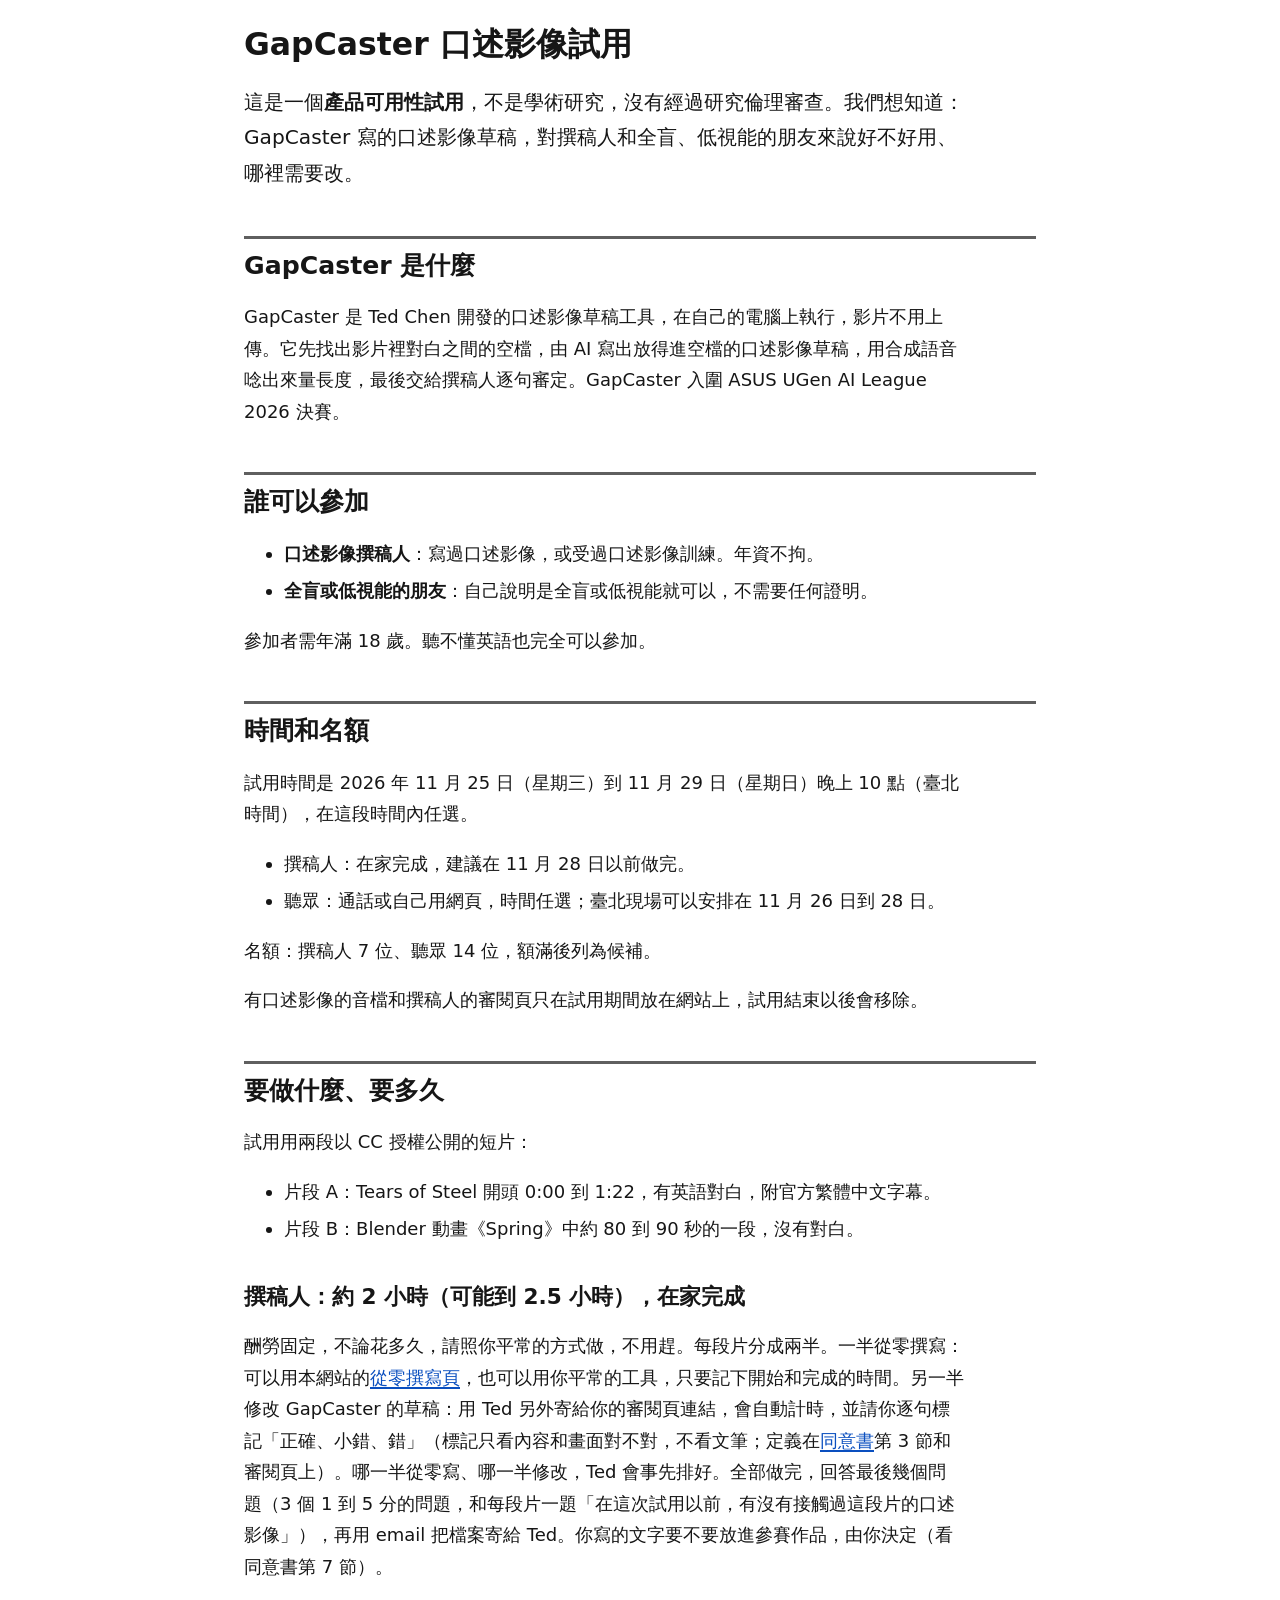
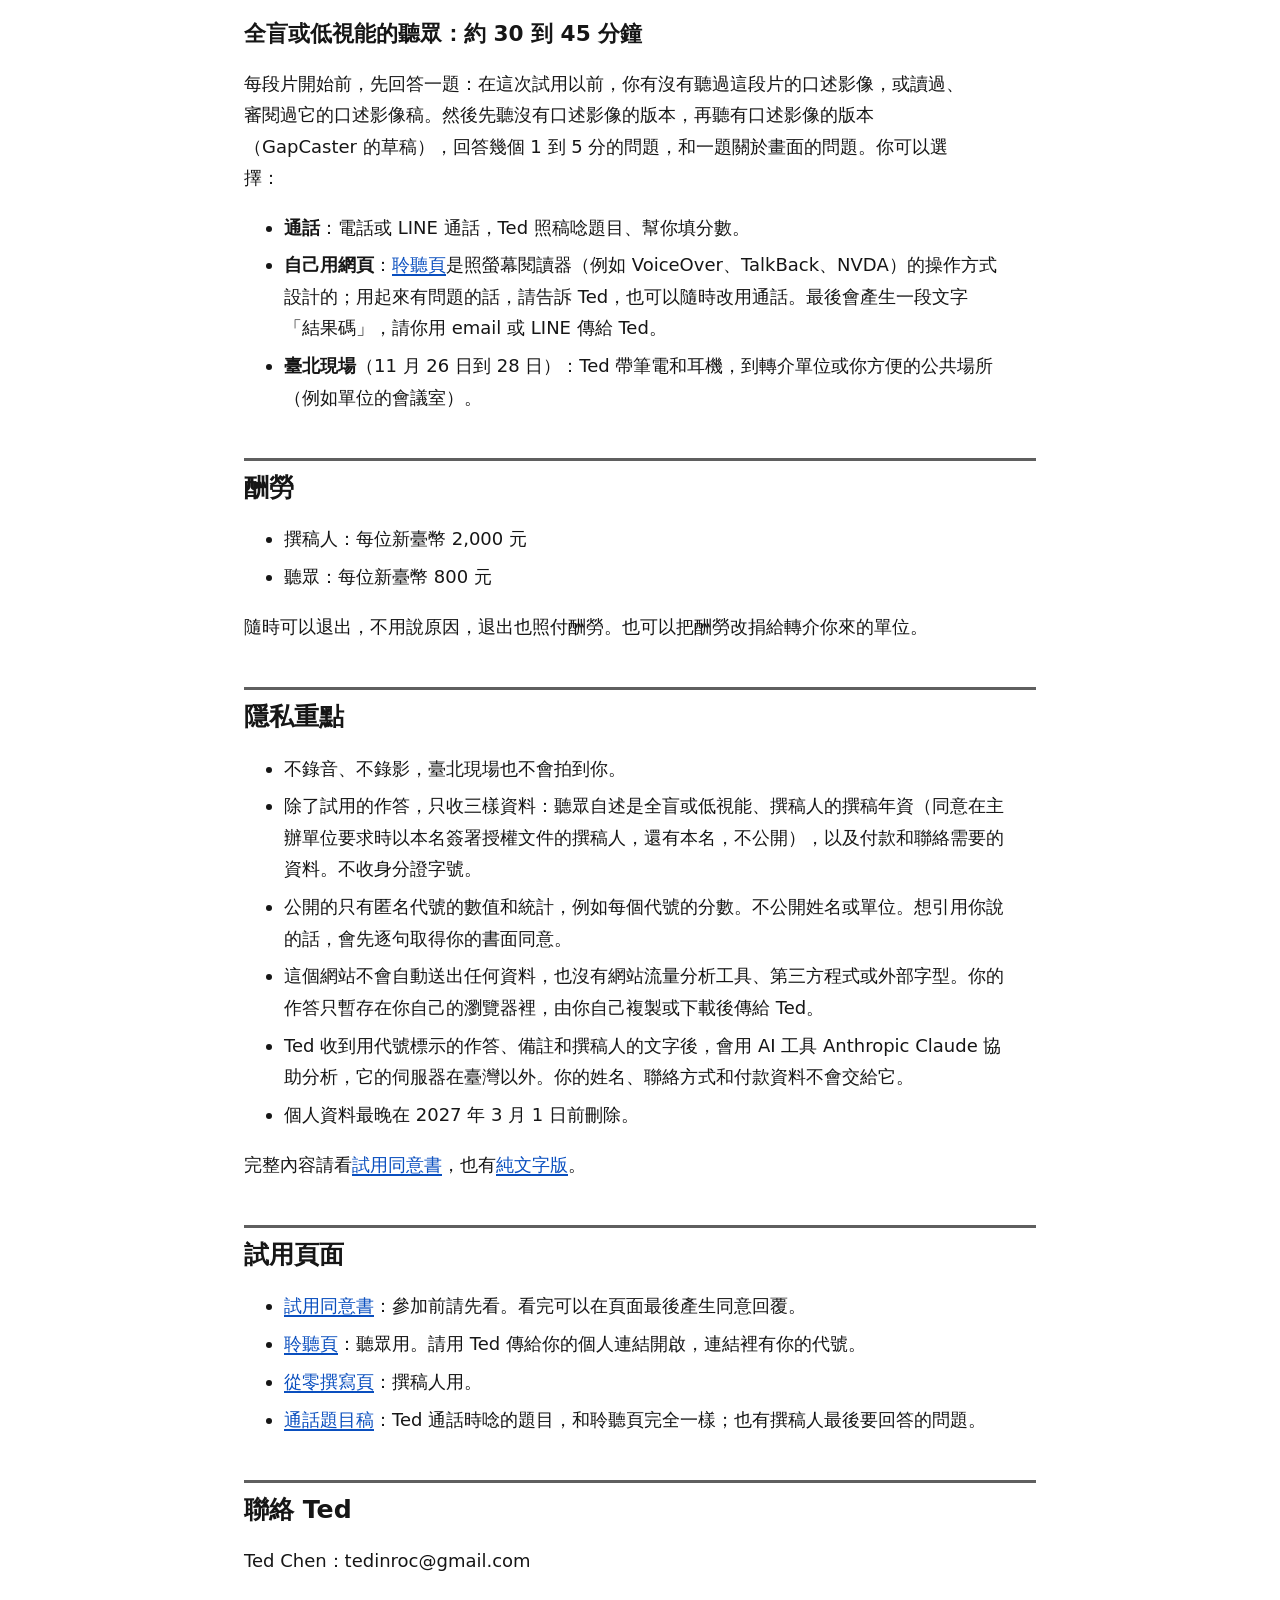
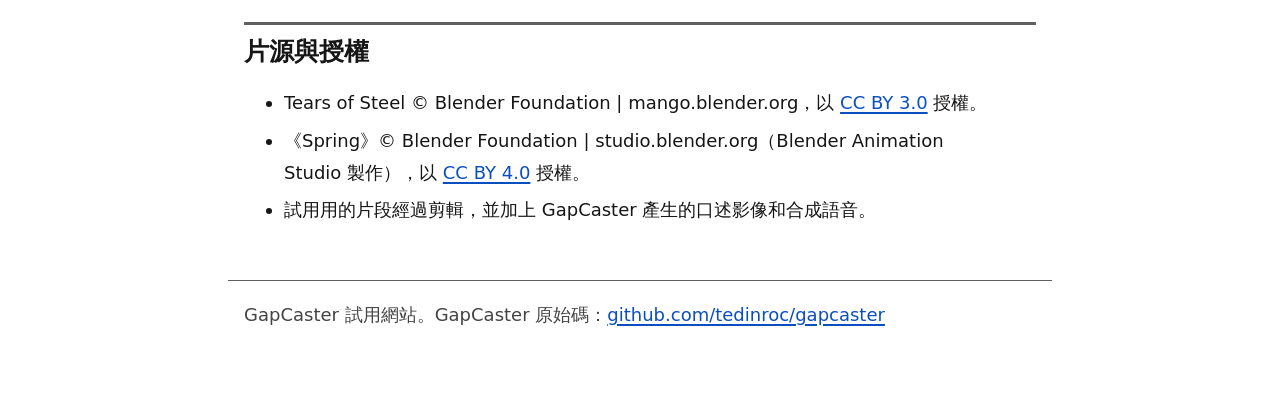
==== index.html @ 2f9c4f00 "GapCaster trial site: one round, 25-29 November 2026" ====
<!doctype html>
<html lang="zh-Hant-TW">
<head>
<meta charset="utf-8">
<meta name="viewport" content="width=device-width, initial-scale=1">
<meta http-equiv="Content-Security-Policy" content="default-src 'self'; script-src 'self'; style-src 'self'; media-src 'self'; img-src 'self'; connect-src 'none'; form-action 'none'; base-uri 'none'; object-src 'none'">
<meta name="robots" content="noindex, nofollow">
<meta name="referrer" content="no-referrer">
<meta name="color-scheme" content="light dark">
<title>GapCaster 口述影像試用</title>
<link rel="stylesheet" href="assets/site.css">
</head>
<body>
<a class="skip" href="#main">跳到主要內容</a>
<main id="main">
<h1>GapCaster 口述影像試用</h1>
<p class="lead">這是一個<strong>產品可用性試用</strong>，不是學術研究，沒有經過研究倫理審查。我們想知道：GapCaster 寫的口述影像草稿，對撰稿人和全盲、低視能的朋友來說好不好用、哪裡需要改。</p>

<h2>GapCaster 是什麼</h2>
<p>GapCaster 是 Ted Chen 開發的口述影像草稿工具，在自己的電腦上執行，影片不用上傳。它先找出影片裡對白之間的空檔，由 AI 寫出放得進空檔的口述影像草稿，用合成語音唸出來量長度，最後交給撰稿人逐句審定。GapCaster 入圍 ASUS UGen AI League 2026 決賽。</p>

<h2>誰可以參加</h2>
<ul>
<li><strong>口述影像撰稿人</strong>：寫過口述影像，或受過口述影像訓練。年資不拘。</li>
<li><strong>全盲或低視能的朋友</strong>：自己說明是全盲或低視能就可以，不需要任何證明。</li>
</ul>
<p>參加者需年滿 18 歲。聽不懂英語也完全可以參加。</p>

<h2>時間和名額</h2>
<p>試用時間是 2026 年 11 月 25 日（星期三）到 11 月 29 日（星期日）晚上 10 點（臺北時間），在這段時間內任選。</p>
<ul>
<li>撰稿人：在家完成，建議在 11 月 28 日以前做完。</li>
<li>聽眾：通話或自己用網頁，時間任選；臺北現場可以安排在 11 月 26 日到 28 日。</li>
</ul>
<p>名額：撰稿人 7 位、聽眾 14 位，額滿後列為候補。</p>
<p>有口述影像的音檔和撰稿人的審閱頁只在試用期間放在網站上，試用結束以後會移除。</p>

<h2>要做什麼、要多久</h2>
<p>試用用兩段以 CC 授權公開的短片：</p>
<ul>
<li>片段 A：<span lang="en">Tears of Steel</span> 開頭 0:00 到 1:22，有英語對白，附官方繁體中文字幕。</li>
<li>片段 B：Blender 動畫《Spring》中約 80 到 90 秒的一段，沒有對白。</li>
</ul>

<h3>撰稿人：約 2 小時（可能到 2.5 小時），在家完成</h3>
<p>酬勞固定，不論花多久，請照你平常的方式做，不用趕。每段片分成兩半。一半從零撰寫：可以用本網站的<a href="write.html">從零撰寫頁</a>，也可以用你平常的工具，只要記下開始和完成的時間。另一半修改 GapCaster 的草稿：用 Ted 另外寄給你的審閱頁連結，會自動計時，並請你逐句標記「正確、小錯、錯」（標記只看內容和畫面對不對，不看文筆；定義在<a href="consent.html">同意書</a>第 3 節和審閱頁上）。哪一半從零寫、哪一半修改，Ted 會事先排好。全部做完，回答最後幾個問題（3 個 1 到 5 分的問題，和每段片一題「在這次試用以前，有沒有接觸過這段片的口述影像」），再用 email 把檔案寄給 Ted。你寫的文字要不要放進參賽作品，由你決定（看同意書第 7 節）。</p>

<h3>全盲或低視能的聽眾：約 30 到 45 分鐘</h3>
<p>每段片開始前，先回答一題：在這次試用以前，你有沒有聽過這段片的口述影像，或讀過、審閱過它的口述影像稿。然後先聽沒有口述影像的版本，再聽有口述影像的版本（GapCaster 的草稿），回答幾個 1 到 5 分的問題，和一題關於畫面的問題。你可以選擇：</p>
<ul>
<li><strong>通話</strong>：電話或 LINE 通話，Ted 照稿唸題目、幫你填分數。</li>
<li><strong>自己用網頁</strong>：<a href="listen.html">聆聽頁</a>是照螢幕閱讀器（例如 VoiceOver、TalkBack、NVDA）的操作方式設計的；用起來有問題的話，請告訴 Ted，也可以隨時改用通話。最後會產生一段文字「結果碼」，請你用 email 或 LINE 傳給 Ted。</li>
<li><strong>臺北現場</strong>（11 月 26 日到 28 日）：Ted 帶筆電和耳機，到轉介單位或你方便的公共場所（例如單位的會議室）。</li>
</ul>

<h2>酬勞</h2>
<ul>
<li>撰稿人：每位新臺幣 2,000 元</li>
<li>聽眾：每位新臺幣 800 元</li>
</ul>
<p>隨時可以退出，不用說原因，退出也照付酬勞。也可以把酬勞改捐給轉介你來的單位。</p>

<h2>隱私重點</h2>
<ul>
<li>不錄音、不錄影，臺北現場也不會拍到你。</li>
<li>除了試用的作答，只收三樣資料：聽眾自述是全盲或低視能、撰稿人的撰稿年資（同意在主辦單位要求時以本名簽署授權文件的撰稿人，還有本名，不公開），以及付款和聯絡需要的資料。不收身分證字號。</li>
<li>公開的只有匿名代號的數值和統計，例如每個代號的分數。不公開姓名或單位。想引用你說的話，會先逐句取得你的書面同意。</li>
<li>這個網站不會自動送出任何資料，也沒有網站流量分析工具、第三方程式或外部字型。你的作答只暫存在你自己的瀏覽器裡，由你自己複製或下載後傳給 Ted。</li>
<li>Ted 收到用代號標示的作答、備註和撰稿人的文字後，會用 AI 工具 Anthropic Claude 協助分析，它的伺服器在臺灣以外。你的姓名、聯絡方式和付款資料不會交給它。</li>
<li>個人資料最晚在 2027 年 3 月 1 日前刪除。</li>
</ul>
<p>完整內容請看<a href="consent.html">試用同意書</a>，也有<a href="consent.md">純文字版</a>。</p>

<h2>試用頁面</h2>
<ul>
<li><a href="consent.html">試用同意書</a>：參加前請先看。看完可以在頁面最後產生同意回覆。</li>
<li><a href="listen.html">聆聽頁</a>：聽眾用。請用 Ted 傳給你的個人連結開啟，連結裡有你的代號。</li>
<li><a href="write.html">從零撰寫頁</a>：撰稿人用。</li>
<li><a href="questions.html">通話題目稿</a>：Ted 通話時唸的題目，和聆聽頁完全一樣；也有撰稿人最後要回答的問題。</li>
</ul>

<h2>聯絡 Ted</h2>
<p>Ted Chen：tedinroc@gmail.com</p>

<h2>片源與授權</h2>
<ul>
<li><span lang="en">Tears of Steel</span> © Blender Foundation | mango.blender.org，以 <a href="https://creativecommons.org/licenses/by/3.0/">CC BY 3.0</a> 授權。</li>
<li>《Spring》© Blender Foundation | studio.blender.org（Blender Animation Studio 製作），以 <a href="https://creativecommons.org/licenses/by/4.0/">CC BY 4.0</a> 授權。</li>
<li>試用用的片段經過剪輯，並加上 GapCaster 產生的口述影像和合成語音。</li>
</ul>
</main>
<footer class="site-footer">
<p>GapCaster 試用網站。GapCaster 原始碼：<a href="https://github.com/tedinroc/gapcaster">github.com/tedinroc/gapcaster</a></p>
</footer>
</body>
</html>
---- assets/site.css ----
/* GapCaster trial site. Plain, high-contrast, large targets. No external fonts. */
:root {
  color-scheme: light dark;
  --bg: #ffffff;
  --fg: #161616;
  --muted: #444444;
  --panel: #f2f3f5;
  --border: #5f5f5f;
  --accent: #0a4fbf;
  --accent-fg: #ffffff;
  --focus: #b34700;
  --ok: #0b6b2e;
  --warn-bg: #fff4d6;
  --warn-fg: #4d3500;
}
@media (prefers-color-scheme: dark) {
  :root {
    --bg: #121212;
    --fg: #f3f3f3;
    --muted: #cfcfcf;
    --panel: #1f2023;
    --border: #a0a0a0;
    --accent: #8db8ff;
    --accent-fg: #0d0d0d;
    --focus: #ffc04d;
    --ok: #7ee2a1;
    --warn-bg: #3a2f10;
    --warn-fg: #ffe7a8;
  }
}

[hidden] { display: none !important; }
html { font-size: 112.5%; -webkit-text-size-adjust: 100%; }
body {
  margin: 0;
  background: var(--bg);
  color: var(--fg);
  font-family: system-ui, -apple-system, "PingFang TC", "Noto Sans TC", "Microsoft JhengHei", sans-serif;
  line-height: 1.75;
}
main, .site-header, .site-footer {
  max-width: 44rem;
  margin: 0 auto;
  padding: 0 16px;
}
.site-header { padding-top: 1rem; }
.site-header a { font-weight: 700; }
.site-footer { margin-top: 3rem; padding-bottom: 3rem; color: var(--muted); border-top: 1px solid var(--border); }

h1 { font-size: 1.75rem; line-height: 1.35; margin: 1.25rem 0 1rem; }
h2 { font-size: 1.4rem; line-height: 1.4; margin: 2.5rem 0 .75rem; padding-top: .5rem; border-top: 3px solid var(--border); }
h3 { font-size: 1.2rem; line-height: 1.45; margin: 2rem 0 .5rem; }
h4 { font-size: 1.05rem; margin: 1.5rem 0 .5rem; }
p, li { max-width: 40rem; }
li + li { margin-top: .35rem; }

a { color: var(--accent); text-decoration-thickness: 2px; text-underline-offset: 3px; }
a:hover { text-decoration-thickness: 3px; }

:focus-visible { outline: 3px solid var(--focus); outline-offset: 3px; }

.skip { position: absolute; left: -10000px; top: auto; }
main[tabindex="-1"]:focus { outline: none; }
.skip:focus { left: 16px; top: 8px; z-index: 10; background: var(--bg); padding: .5rem 1rem; border: 3px solid var(--focus); }

.visually-hidden {
  position: absolute !important; width: 1px; height: 1px; overflow: hidden;
  clip: rect(0 0 0 0); clip-path: inset(50%); white-space: nowrap;
}

.lead { font-size: 1.12rem; }
.panel { background: var(--panel); border: 1px solid var(--border); border-radius: .5rem; padding: .75rem 1rem; margin: 1rem 0; }
.warn { background: var(--warn-bg); color: var(--warn-fg); border: 2px solid currentColor; border-radius: .5rem; padding: .75rem 1rem; margin: 1rem 0; }
.muted { color: var(--muted); }
.placeholder { font-weight: 700; }

/* Media */
audio { display: block; width: 100%; margin: .75rem 0 .25rem; }
video { display: block; width: 100%; max-height: 62vh; background: #000; margin: .75rem 0 .25rem; }
.fallback { font-size: .95rem; margin-top: .25rem; }

/* Questions */
fieldset {
  border: 2px solid var(--border);
  border-radius: .6rem;
  padding: .5rem 1rem 1rem;
  margin: 1.25rem 0;
  min-width: 0;
}
legend { font-weight: 700; padding: 0 .4rem; max-width: 100%; }
.opt {
  display: flex;
  align-items: center;
  gap: .8rem;
  min-height: 3rem;
  padding: .45rem .8rem;
  margin: .45rem 0;
  border: 2px solid var(--border);
  border-radius: .5rem;
  cursor: pointer;
}
.opt input { flex: none; width: 1.6rem; height: 1.6rem; margin: 0; accent-color: var(--accent); }
.opt:has(input:checked) { border-color: var(--accent); background: var(--panel); outline: 2px solid var(--accent); }
.opt:has(input:focus-visible) { outline: 3px solid var(--focus); outline-offset: 2px; }
.hint { color: var(--muted); font-size: .95rem; margin: .25rem 0 .5rem; }

label.block { display: block; font-weight: 700; margin: 1rem 0 .35rem; }
input[type="text"], textarea, select {
  font: inherit;
  color: var(--fg);
  background: var(--bg);
  border: 2px solid var(--border);
  border-radius: .5rem;
  padding: .55rem .7rem;
  width: 100%;
  box-sizing: border-box;
}
input[type="text"] { min-height: 3rem; }
textarea { min-height: 7rem; line-height: 1.6; }
textarea.code { font-family: ui-monospace, Menlo, Consolas, "PingFang TC", monospace; font-size: 1rem; }
textarea.writing { min-height: 22rem; font-variant-numeric: tabular-nums; }

/* Buttons */
.btn {
  font: inherit;
  font-weight: 700;
  min-height: 3rem;
  min-width: 3rem;
  padding: .55rem 1.2rem;
  margin: .35rem .5rem .35rem 0;
  border: 2px solid var(--accent);
  border-radius: .55rem;
  background: var(--accent);
  color: var(--accent-fg);
  cursor: pointer;
}
.btn.secondary { background: transparent; color: var(--accent); }
.btn[disabled] { opacity: .45; cursor: not-allowed; }
.btn-row { display: flex; flex-wrap: wrap; align-items: center; }

.status { font-weight: 700; color: var(--ok); min-height: 1.75em; }
.timer { font-size: 1.6rem; font-variant-numeric: tabular-nums; font-weight: 700; }
.kbd { font-family: ui-monospace, Menlo, Consolas, monospace; border: 1px solid var(--border); border-radius: .3rem; padding: 0 .3rem; }

table { border-collapse: collapse; width: 100%; margin: 1rem 0; }
th, td { border: 1px solid var(--border); padding: .4rem .6rem; text-align: left; vertical-align: top; }

blockquote { margin: 1rem 0; padding: .5rem 1rem; border-left: 4px solid var(--accent); background: var(--panel); }
code { font-family: ui-monospace, Menlo, Consolas, monospace; font-size: .95em; overflow-wrap: anywhere; }
pre { white-space: pre-wrap; background: var(--panel); border: 1px solid var(--border); border-radius: .5rem; padding: .75rem 1rem; }

@media (max-width: 30rem) {
  html { font-size: 106.25%; }
  h1 { font-size: 1.5rem; }
}
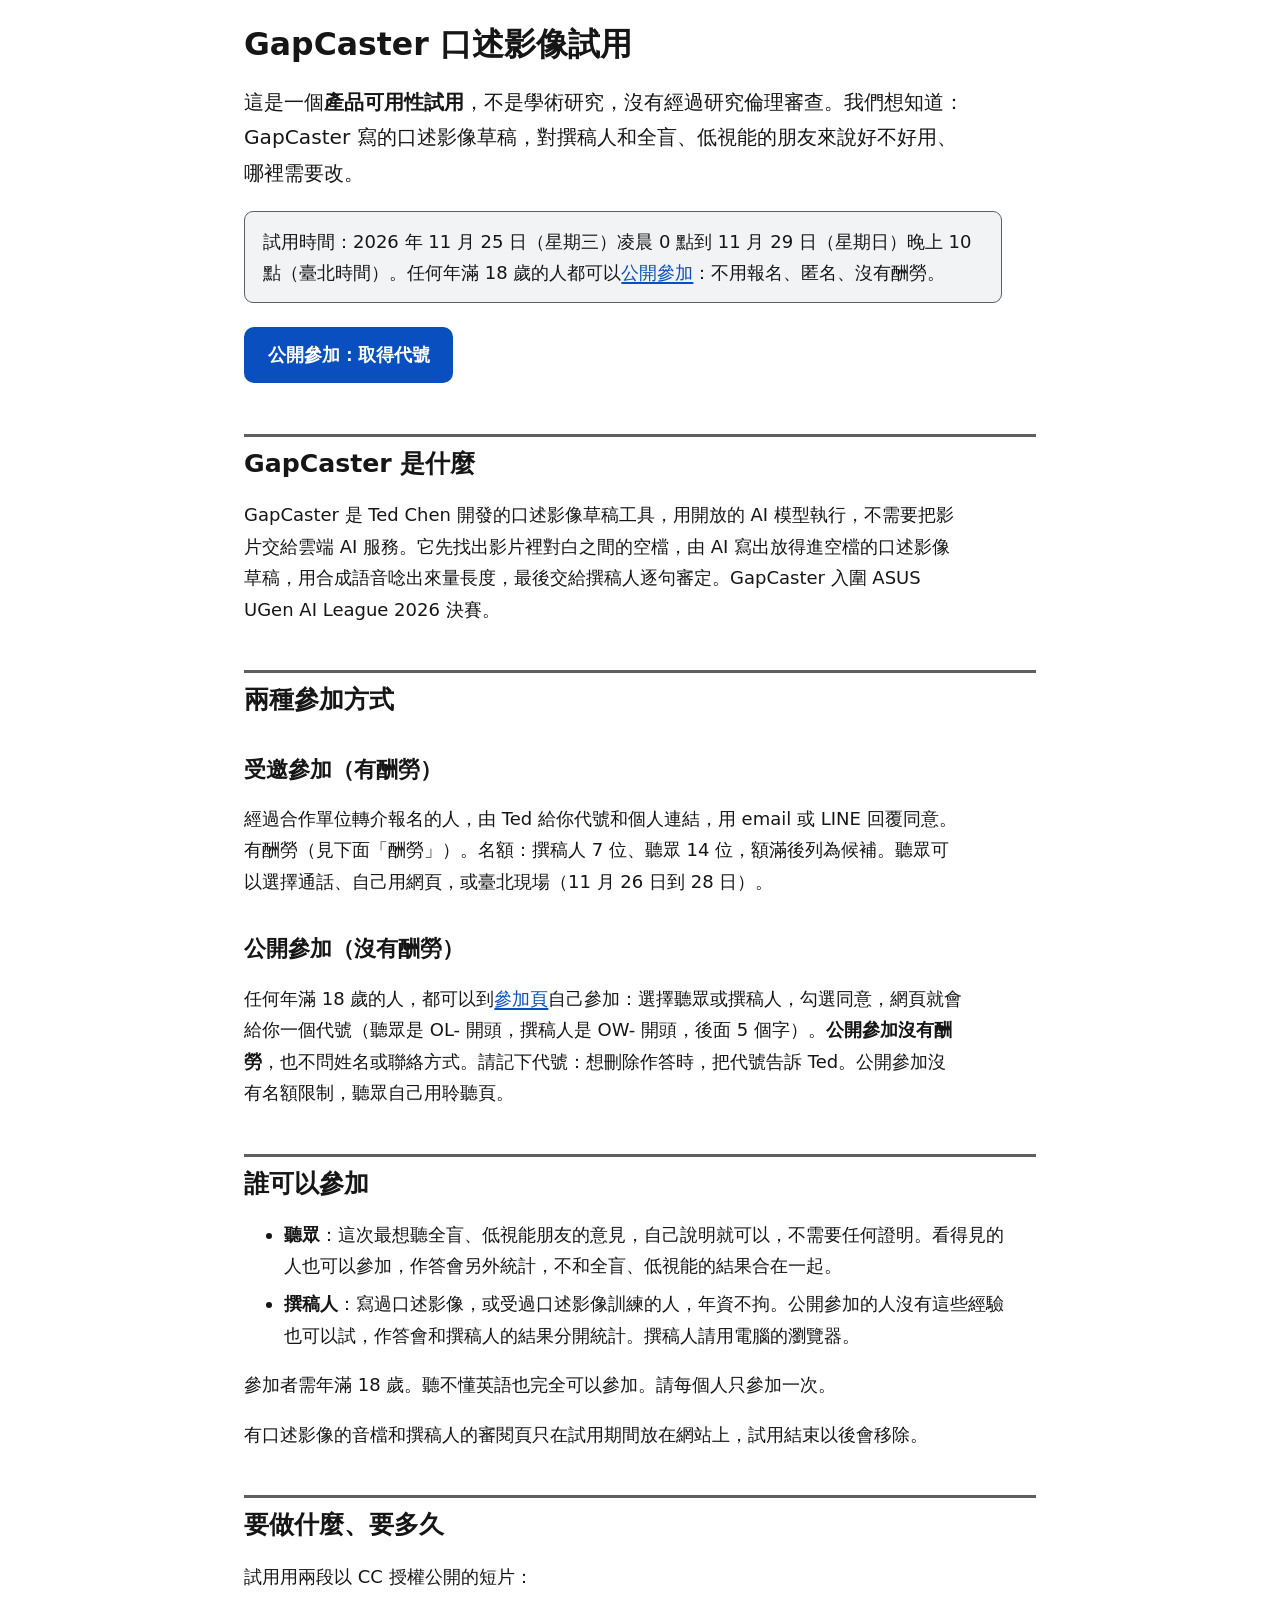
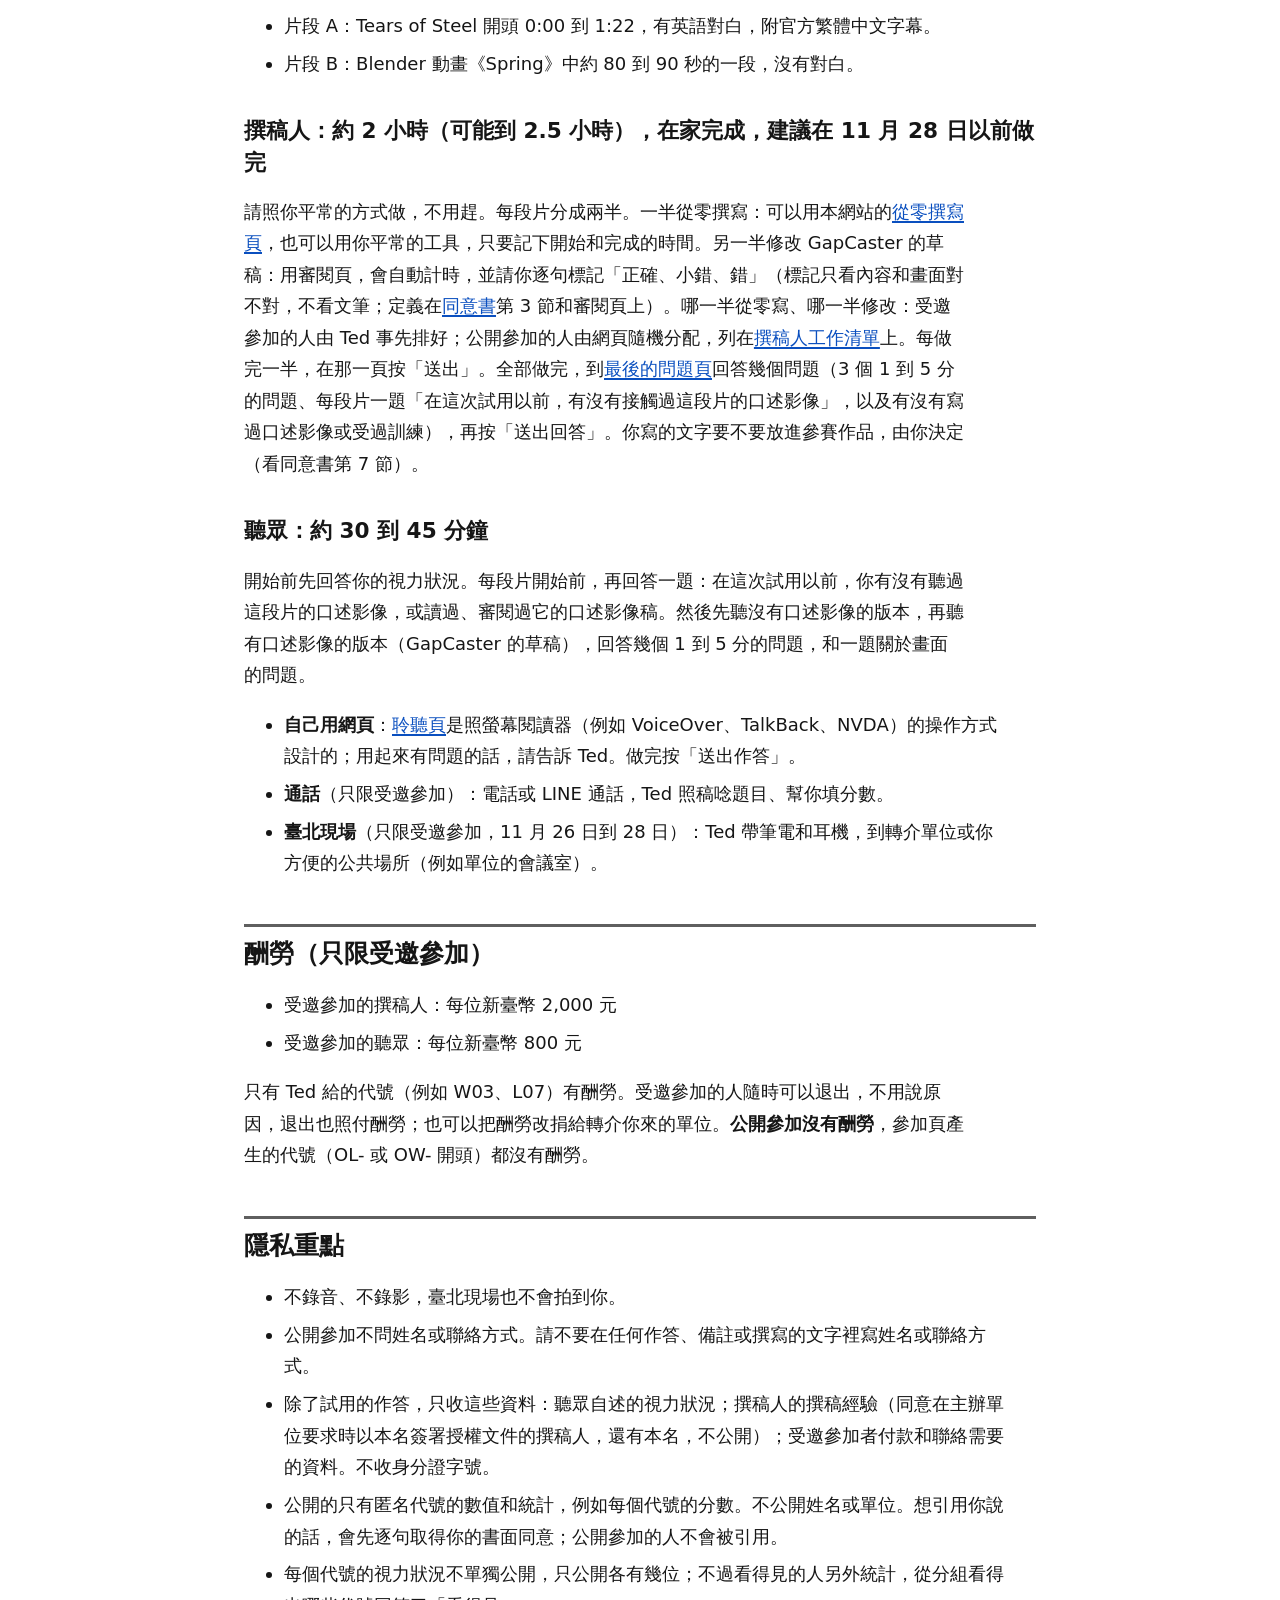
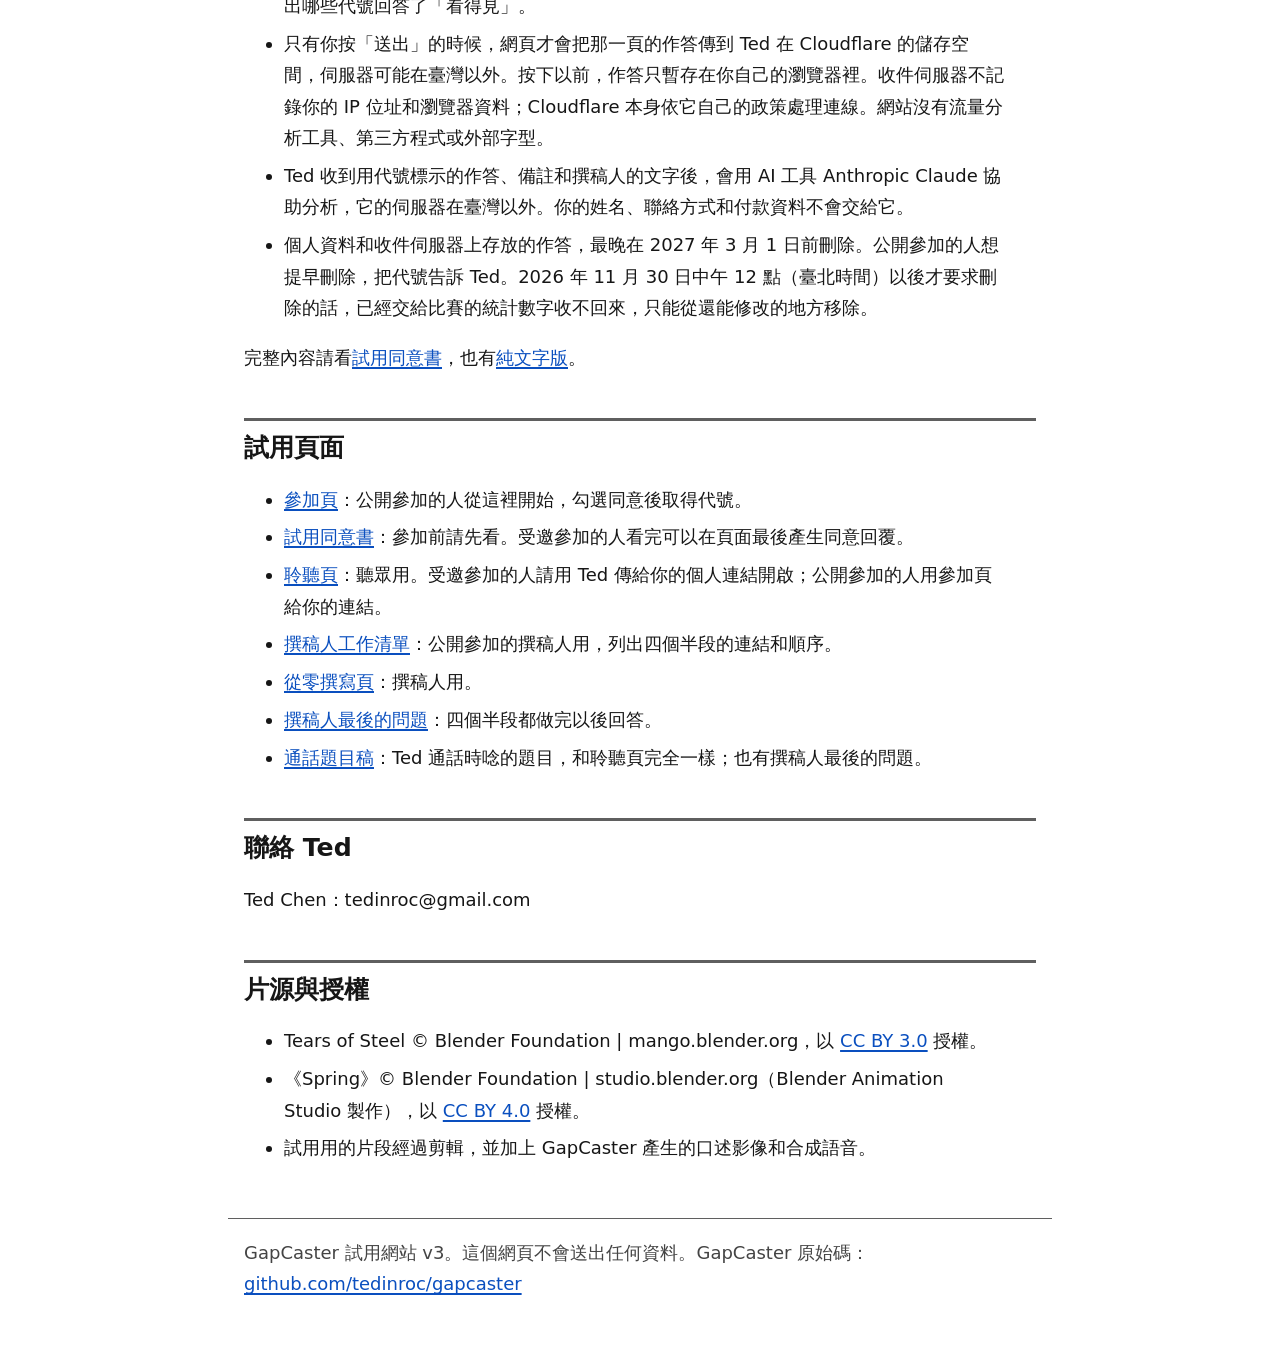
==== commit 833395f6: "Open the trial to the public; consent v3; answers sent by the pages Anyone 18+ can now take part unp" ====
--- a/index.html
+++ b/index.html
@@ -15,24 +15,24 @@
 <main id="main">
 <h1>GapCaster 口述影像試用</h1>
 <p class="lead">這是一個<strong>產品可用性試用</strong>，不是學術研究，沒有經過研究倫理審查。我們想知道：GapCaster 寫的口述影像草稿，對撰稿人和全盲、低視能的朋友來說好不好用、哪裡需要改。</p>
+<p class="panel">試用時間：2026 年 11 月 25 日（星期三）凌晨 0 點到 11 月 29 日（星期日）晚上 10 點（臺北時間）。任何年滿 18 歲的人都可以<a href="join.html">公開參加</a>：不用報名、匿名、沒有酬勞。</p>
+<p><a class="btn btn-link" href="join.html">公開參加：取得代號</a></p>
 
 <h2>GapCaster 是什麼</h2>
-<p>GapCaster 是 Ted Chen 開發的口述影像草稿工具，在自己的電腦上執行，影片不用上傳。它先找出影片裡對白之間的空檔，由 AI 寫出放得進空檔的口述影像草稿，用合成語音唸出來量長度，最後交給撰稿人逐句審定。GapCaster 入圍 ASUS UGen AI League 2026 決賽。</p>
+<p>GapCaster 是 Ted Chen 開發的口述影像草稿工具，用開放的 AI 模型執行，不需要把影片交給雲端 AI 服務。它先找出影片裡對白之間的空檔，由 AI 寫出放得進空檔的口述影像草稿，用合成語音唸出來量長度，最後交給撰稿人逐句審定。GapCaster 入圍 ASUS UGen AI League 2026 決賽。</p>
+
+<h2>兩種參加方式</h2>
+<h3>受邀參加（有酬勞）</h3>
+<p>經過合作單位轉介報名的人，由 Ted 給你代號和個人連結，用 email 或 LINE 回覆同意。有酬勞（見下面「酬勞」）。名額：撰稿人 7 位、聽眾 14 位，額滿後列為候補。聽眾可以選擇通話、自己用網頁，或臺北現場（11 月 26 日到 28 日）。</p>
+<h3>公開參加（沒有酬勞）</h3>
+<p>任何年滿 18 歲的人，都可以到<a href="join.html">參加頁</a>自己參加：選擇聽眾或撰稿人，勾選同意，網頁就會給你一個代號（聽眾是 OL- 開頭，撰稿人是 OW- 開頭，後面 5 個字）。<strong>公開參加沒有酬勞</strong>，也不問姓名或聯絡方式。請記下代號：想刪除作答時，把代號告訴 Ted。公開參加沒有名額限制，聽眾自己用聆聽頁。</p>
 
 <h2>誰可以參加</h2>
 <ul>
-<li><strong>口述影像撰稿人</strong>：寫過口述影像，或受過口述影像訓練。年資不拘。</li>
-<li><strong>全盲或低視能的朋友</strong>：自己說明是全盲或低視能就可以，不需要任何證明。</li>
+<li><strong>聽眾</strong>：這次最想聽全盲、低視能朋友的意見，自己說明就可以，不需要任何證明。看得見的人也可以參加，作答會另外統計，不和全盲、低視能的結果合在一起。</li>
+<li><strong>撰稿人</strong>：寫過口述影像，或受過口述影像訓練的人，年資不拘。公開參加的人沒有這些經驗也可以試，作答會和撰稿人的結果分開統計。撰稿人請用電腦的瀏覽器。</li>
 </ul>
-<p>參加者需年滿 18 歲。聽不懂英語也完全可以參加。</p>
-
-<h2>時間和名額</h2>
-<p>試用時間是 2026 年 11 月 25 日（星期三）到 11 月 29 日（星期日）晚上 10 點（臺北時間），在這段時間內任選。</p>
-<ul>
-<li>撰稿人：在家完成，建議在 11 月 28 日以前做完。</li>
-<li>聽眾：通話或自己用網頁，時間任選；臺北現場可以安排在 11 月 26 日到 28 日。</li>
-</ul>
-<p>名額：撰稿人 7 位、聽眾 14 位，額滿後列為候補。</p>
+<p>參加者需年滿 18 歲。聽不懂英語也完全可以參加。請每個人只參加一次。</p>
 <p>有口述影像的音檔和撰稿人的審閱頁只在試用期間放在網站上，試用結束以後會移除。</p>
 
 <h2>要做什麼、要多久</h2>
@@ -42,41 +42,46 @@
 <li>片段 B：Blender 動畫《Spring》中約 80 到 90 秒的一段，沒有對白。</li>
 </ul>
 
-<h3>撰稿人：約 2 小時（可能到 2.5 小時），在家完成</h3>
-<p>酬勞固定，不論花多久，請照你平常的方式做，不用趕。每段片分成兩半。一半從零撰寫：可以用本網站的<a href="write.html">從零撰寫頁</a>，也可以用你平常的工具，只要記下開始和完成的時間。另一半修改 GapCaster 的草稿：用 Ted 另外寄給你的審閱頁連結，會自動計時，並請你逐句標記「正確、小錯、錯」（標記只看內容和畫面對不對，不看文筆；定義在<a href="consent.html">同意書</a>第 3 節和審閱頁上）。哪一半從零寫、哪一半修改，Ted 會事先排好。全部做完，回答最後幾個問題（3 個 1 到 5 分的問題，和每段片一題「在這次試用以前，有沒有接觸過這段片的口述影像」），再用 email 把檔案寄給 Ted。你寫的文字要不要放進參賽作品，由你決定（看同意書第 7 節）。</p>
+<h3>撰稿人：約 2 小時（可能到 2.5 小時），在家完成，建議在 11 月 28 日以前做完</h3>
+<p>請照你平常的方式做，不用趕。每段片分成兩半。一半從零撰寫：可以用本網站的<a href="write.html">從零撰寫頁</a>，也可以用你平常的工具，只要記下開始和完成的時間。另一半修改 GapCaster 的草稿：用審閱頁，會自動計時，並請你逐句標記「正確、小錯、錯」（標記只看內容和畫面對不對，不看文筆；定義在<a href="consent.html">同意書</a>第 3 節和審閱頁上）。哪一半從零寫、哪一半修改：受邀參加的人由 Ted 事先排好；公開參加的人由網頁隨機分配，列在<a href="kit.html">撰稿人工作清單</a>上。每做完一半，在那一頁按「送出」。全部做完，到<a href="final.html">最後的問題頁</a>回答幾個問題（3 個 1 到 5 分的問題、每段片一題「在這次試用以前，有沒有接觸過這段片的口述影像」，以及有沒有寫過口述影像或受過訓練），再按「送出回答」。你寫的文字要不要放進參賽作品，由你決定（看同意書第 7 節）。</p>
 
-<h3>全盲或低視能的聽眾：約 30 到 45 分鐘</h3>
-<p>每段片開始前，先回答一題：在這次試用以前，你有沒有聽過這段片的口述影像，或讀過、審閱過它的口述影像稿。然後先聽沒有口述影像的版本，再聽有口述影像的版本（GapCaster 的草稿），回答幾個 1 到 5 分的問題，和一題關於畫面的問題。你可以選擇：</p>
+<h3>聽眾：約 30 到 45 分鐘</h3>
+<p>開始前先回答你的視力狀況。每段片開始前，再回答一題：在這次試用以前，你有沒有聽過這段片的口述影像，或讀過、審閱過它的口述影像稿。然後先聽沒有口述影像的版本，再聽有口述影像的版本（GapCaster 的草稿），回答幾個 1 到 5 分的問題，和一題關於畫面的問題。</p>
 <ul>
-<li><strong>通話</strong>：電話或 LINE 通話，Ted 照稿唸題目、幫你填分數。</li>
-<li><strong>自己用網頁</strong>：<a href="listen.html">聆聽頁</a>是照螢幕閱讀器（例如 VoiceOver、TalkBack、NVDA）的操作方式設計的；用起來有問題的話，請告訴 Ted，也可以隨時改用通話。最後會產生一段文字「結果碼」，請你用 email 或 LINE 傳給 Ted。</li>
-<li><strong>臺北現場</strong>（11 月 26 日到 28 日）：Ted 帶筆電和耳機，到轉介單位或你方便的公共場所（例如單位的會議室）。</li>
+<li><strong>自己用網頁</strong>：<a href="listen.html">聆聽頁</a>是照螢幕閱讀器（例如 VoiceOver、TalkBack、NVDA）的操作方式設計的；用起來有問題的話，請告訴 Ted。做完按「送出作答」。</li>
+<li><strong>通話</strong>（只限受邀參加）：電話或 LINE 通話，Ted 照稿唸題目、幫你填分數。</li>
+<li><strong>臺北現場</strong>（只限受邀參加，11 月 26 日到 28 日）：Ted 帶筆電和耳機，到轉介單位或你方便的公共場所（例如單位的會議室）。</li>
 </ul>
 
-<h2>酬勞</h2>
+<h2>酬勞（只限受邀參加）</h2>
 <ul>
-<li>撰稿人：每位新臺幣 2,000 元</li>
-<li>聽眾：每位新臺幣 800 元</li>
+<li>受邀參加的撰稿人：每位新臺幣 2,000 元</li>
+<li>受邀參加的聽眾：每位新臺幣 800 元</li>
 </ul>
-<p>隨時可以退出，不用說原因，退出也照付酬勞。也可以把酬勞改捐給轉介你來的單位。</p>
+<p>只有 Ted 給的代號（例如 W03、L07）有酬勞。受邀參加的人隨時可以退出，不用說原因，退出也照付酬勞；也可以把酬勞改捐給轉介你來的單位。<strong>公開參加沒有酬勞</strong>，參加頁產生的代號（OL- 或 OW- 開頭）都沒有酬勞。</p>
 
 <h2>隱私重點</h2>
 <ul>
 <li>不錄音、不錄影，臺北現場也不會拍到你。</li>
-<li>除了試用的作答，只收三樣資料：聽眾自述是全盲或低視能、撰稿人的撰稿年資（同意在主辦單位要求時以本名簽署授權文件的撰稿人，還有本名，不公開），以及付款和聯絡需要的資料。不收身分證字號。</li>
-<li>公開的只有匿名代號的數值和統計，例如每個代號的分數。不公開姓名或單位。想引用你說的話，會先逐句取得你的書面同意。</li>
-<li>這個網站不會自動送出任何資料，也沒有網站流量分析工具、第三方程式或外部字型。你的作答只暫存在你自己的瀏覽器裡，由你自己複製或下載後傳給 Ted。</li>
+<li>公開參加不問姓名或聯絡方式。請不要在任何作答、備註或撰寫的文字裡寫姓名或聯絡方式。</li>
+<li>除了試用的作答，只收這些資料：聽眾自述的視力狀況；撰稿人的撰稿經驗（同意在主辦單位要求時以本名簽署授權文件的撰稿人，還有本名，不公開）；受邀參加者付款和聯絡需要的資料。不收身分證字號。</li>
+<li>公開的只有匿名代號的數值和統計，例如每個代號的分數。不公開姓名或單位。想引用你說的話，會先逐句取得你的書面同意；公開參加的人不會被引用。</li>
+<li>每個代號的視力狀況不單獨公開，只公開各有幾位；不過看得見的人另外統計，從分組看得出哪些代號回答了「看得見」。</li>
+<li>只有你按「送出」的時候，網頁才會把那一頁的作答傳到 Ted 在 Cloudflare 的儲存空間，伺服器可能在臺灣以外。按下以前，作答只暫存在你自己的瀏覽器裡。收件伺服器不記錄你的 IP 位址和瀏覽器資料；Cloudflare 本身依它自己的政策處理連線。網站沒有流量分析工具、第三方程式或外部字型。</li>
 <li>Ted 收到用代號標示的作答、備註和撰稿人的文字後，會用 AI 工具 Anthropic Claude 協助分析，它的伺服器在臺灣以外。你的姓名、聯絡方式和付款資料不會交給它。</li>
-<li>個人資料最晚在 2027 年 3 月 1 日前刪除。</li>
+<li>個人資料和收件伺服器上存放的作答，最晚在 2027 年 3 月 1 日前刪除。公開參加的人想提早刪除，把代號告訴 Ted。2026 年 11 月 30 日中午 12 點（臺北時間）以後才要求刪除的話，已經交給比賽的統計數字收不回來，只能從還能修改的地方移除。</li>
 </ul>
 <p>完整內容請看<a href="consent.html">試用同意書</a>，也有<a href="consent.md">純文字版</a>。</p>
 
 <h2>試用頁面</h2>
 <ul>
-<li><a href="consent.html">試用同意書</a>：參加前請先看。看完可以在頁面最後產生同意回覆。</li>
-<li><a href="listen.html">聆聽頁</a>：聽眾用。請用 Ted 傳給你的個人連結開啟，連結裡有你的代號。</li>
+<li><a href="join.html">參加頁</a>：公開參加的人從這裡開始，勾選同意後取得代號。</li>
+<li><a href="consent.html">試用同意書</a>：參加前請先看。受邀參加的人看完可以在頁面最後產生同意回覆。</li>
+<li><a href="listen.html">聆聽頁</a>：聽眾用。受邀參加的人請用 Ted 傳給你的個人連結開啟；公開參加的人用參加頁給你的連結。</li>
+<li><a href="kit.html">撰稿人工作清單</a>：公開參加的撰稿人用，列出四個半段的連結和順序。</li>
 <li><a href="write.html">從零撰寫頁</a>：撰稿人用。</li>
-<li><a href="questions.html">通話題目稿</a>：Ted 通話時唸的題目，和聆聽頁完全一樣；也有撰稿人最後要回答的問題。</li>
+<li><a href="final.html">撰稿人最後的問題</a>：四個半段都做完以後回答。</li>
+<li><a href="questions.html">通話題目稿</a>：Ted 通話時唸的題目，和聆聽頁完全一樣；也有撰稿人最後的問題。</li>
 </ul>
 
 <h2>聯絡 Ted</h2>
@@ -90,7 +95,7 @@
 </ul>
 </main>
 <footer class="site-footer">
-<p>GapCaster 試用網站。GapCaster 原始碼：<a href="https://github.com/tedinroc/gapcaster">github.com/tedinroc/gapcaster</a></p>
+<p>GapCaster 試用網站 v3。這個網頁不會送出任何資料。GapCaster 原始碼：<a href="https://github.com/tedinroc/gapcaster">github.com/tedinroc/gapcaster</a></p>
 </footer>
 </body>
 </html>
--- a/assets/site.css
+++ b/assets/site.css
@@ -135,10 +135,26 @@
   cursor: pointer;
 }
 .btn.secondary { background: transparent; color: var(--accent); }
-.btn[disabled] { opacity: .45; cursor: not-allowed; }
+.btn[disabled], .btn[aria-disabled="true"] { opacity: .45; cursor: not-allowed; }
 .btn-row { display: flex; flex-wrap: wrap; align-items: center; }
+/* A link that looks like a button (the next step on join.html, the open route on index.html). */
+a.btn-link { display: inline-flex; align-items: center; text-decoration: none; box-sizing: border-box; }
+a.btn-link:hover { text-decoration: underline; }
+
+/* Open route: the participant's code, large and easy to copy down. */
+.bigcode {
+  font-family: ui-monospace, Menlo, Consolas, monospace;
+  font-size: 2.2rem;
+  font-weight: 700;
+  letter-spacing: .12em;
+  margin: .5rem 0;
+}
+/* Describer work list. */
+ol.steps > li { margin: 1rem 0; }
+ol.steps > li > p { margin: .25rem 0; }
 
 .status { font-weight: 700; color: var(--ok); min-height: 1.75em; }
+.status.err { color: var(--warn-fg); background: var(--warn-bg); border-left: 4px solid currentColor; padding: .25rem .6rem; }
 .timer { font-size: 1.6rem; font-variant-numeric: tabular-nums; font-weight: 700; }
 .kbd { font-family: ui-monospace, Menlo, Consolas, monospace; border: 1px solid var(--border); border-radius: .3rem; padding: 0 .3rem; }
 
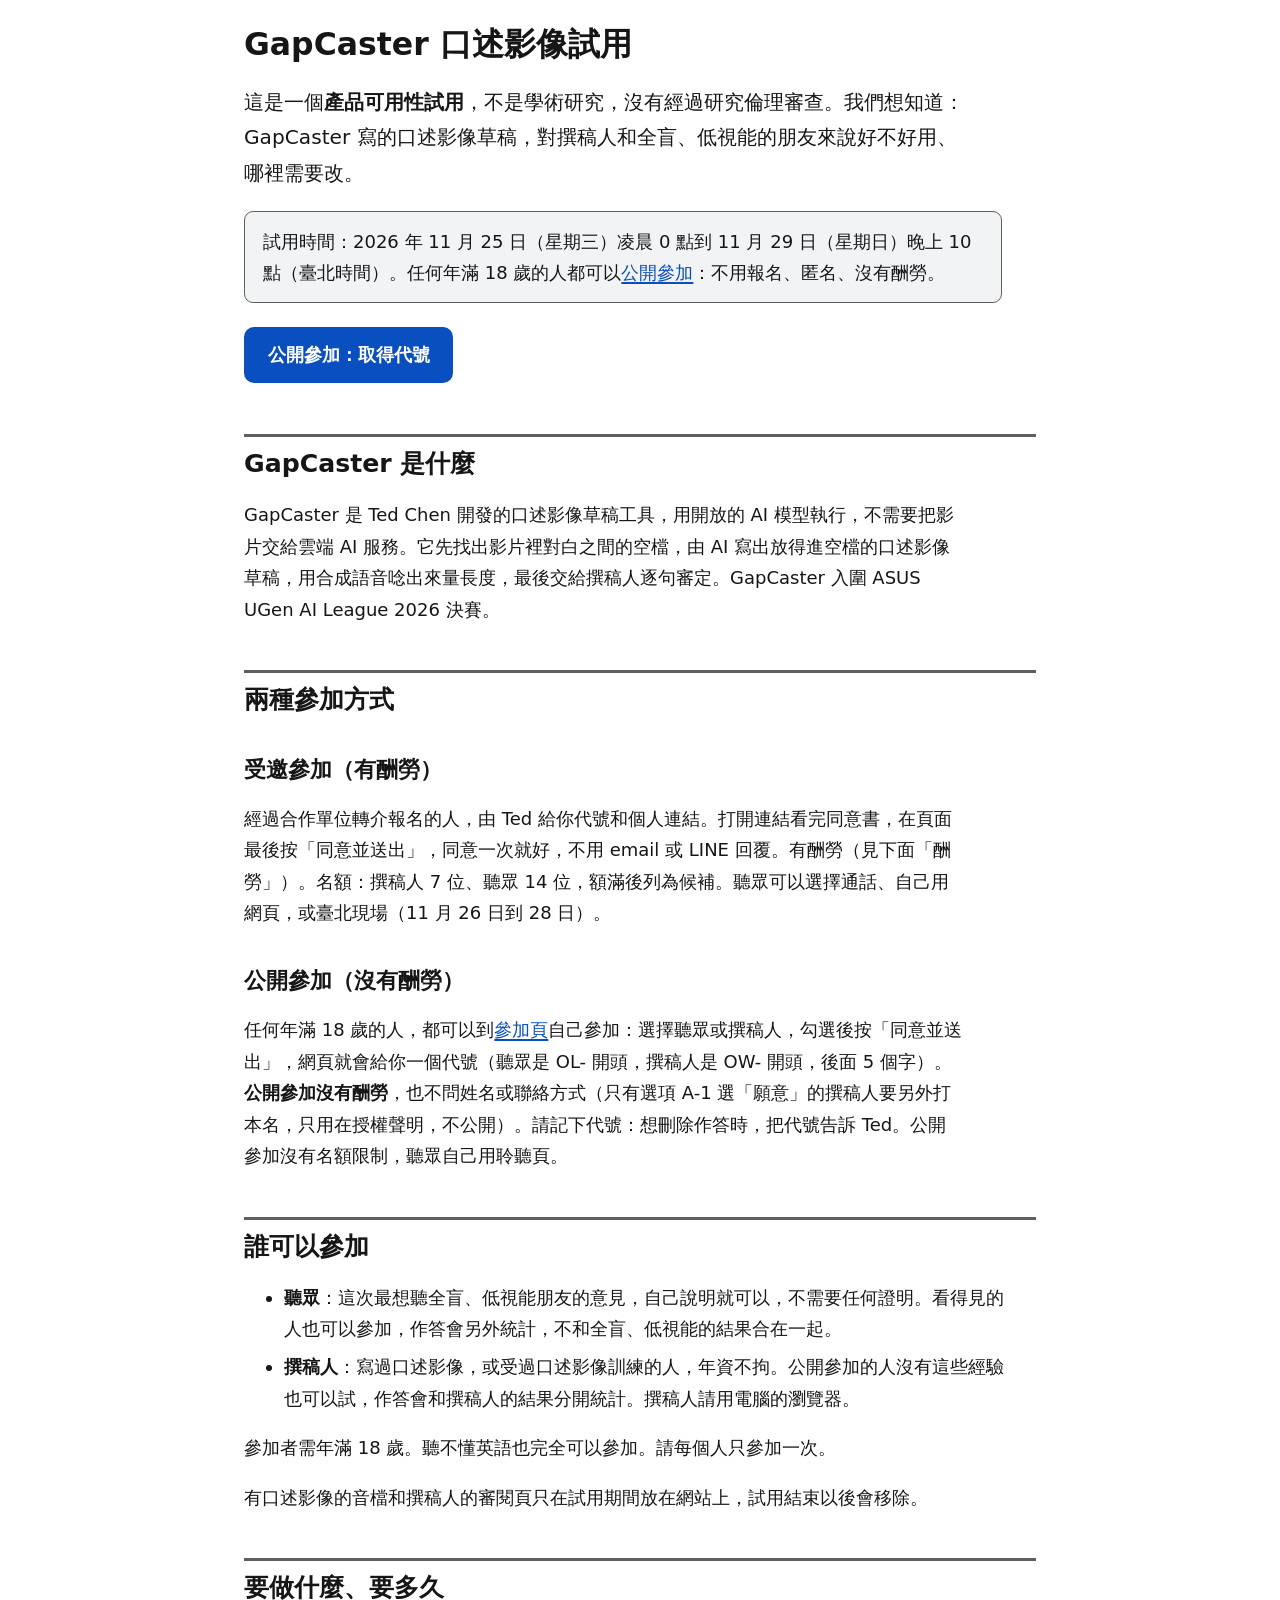
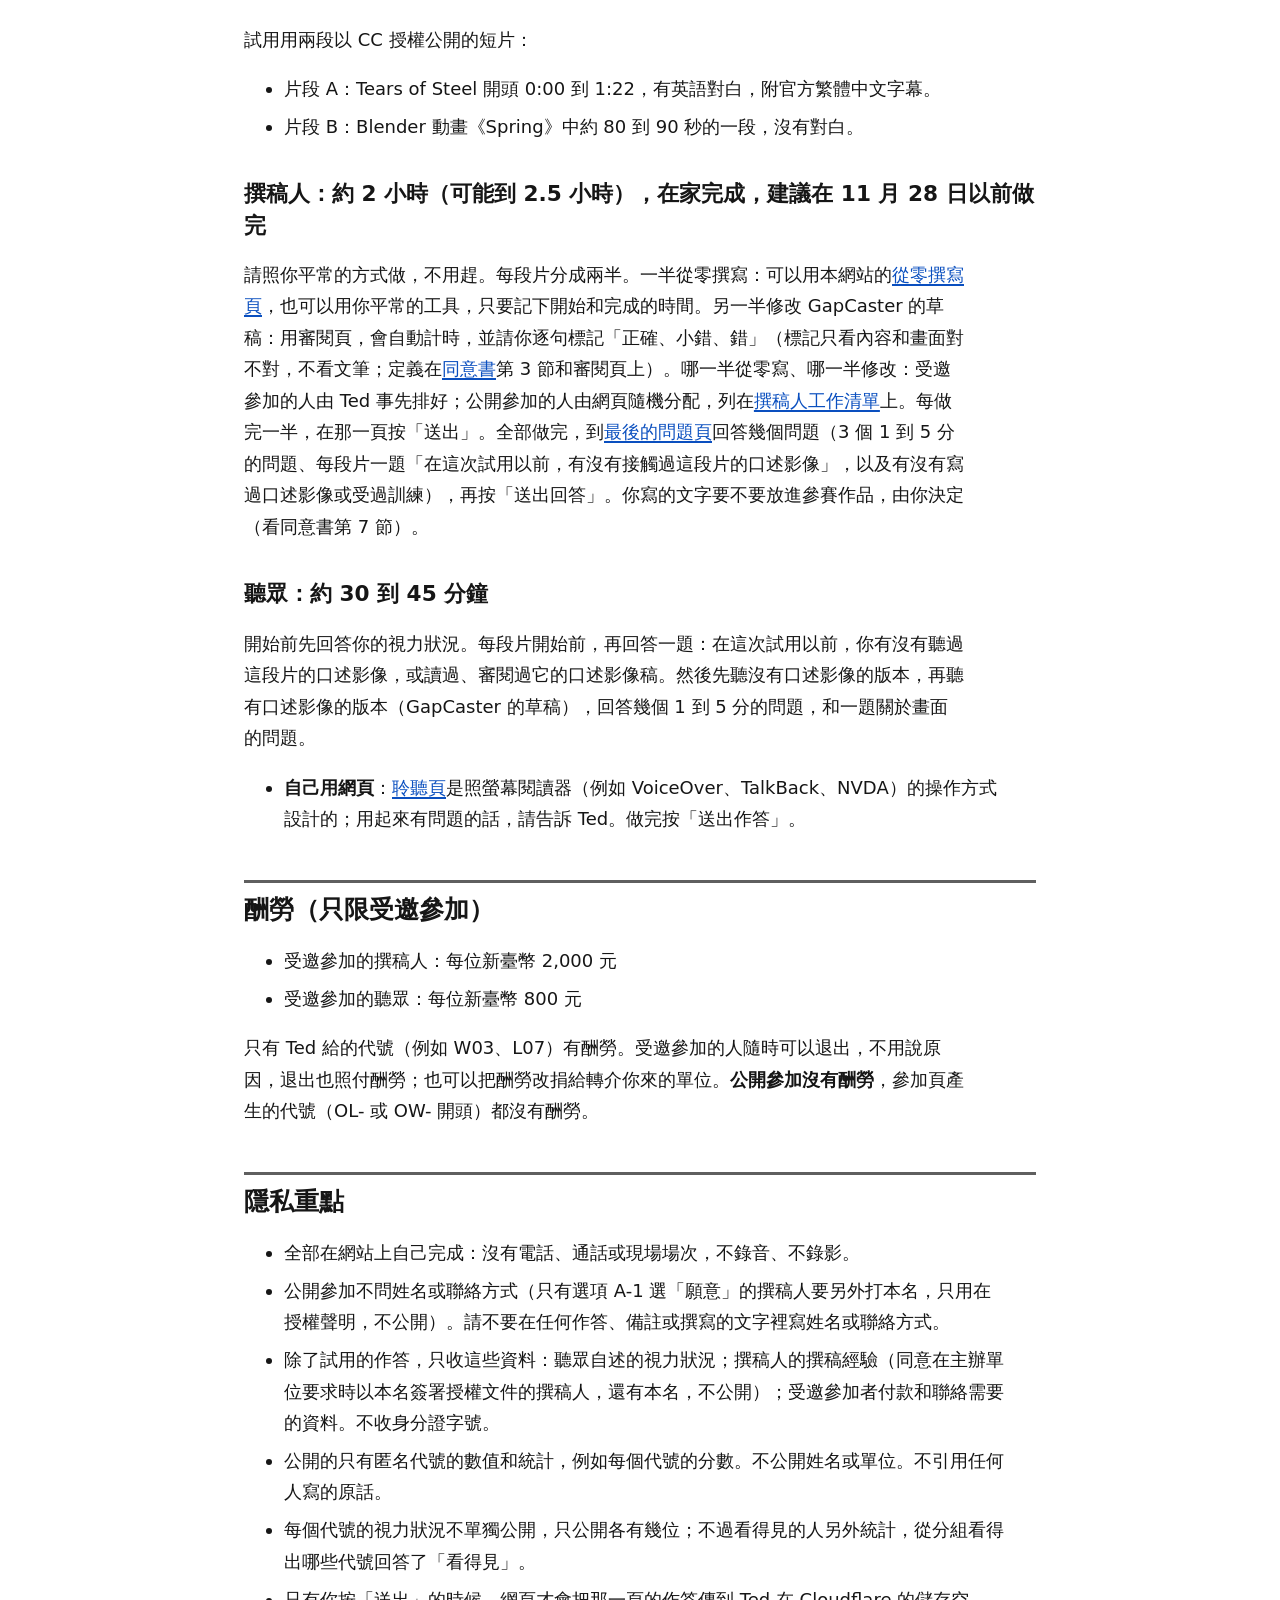
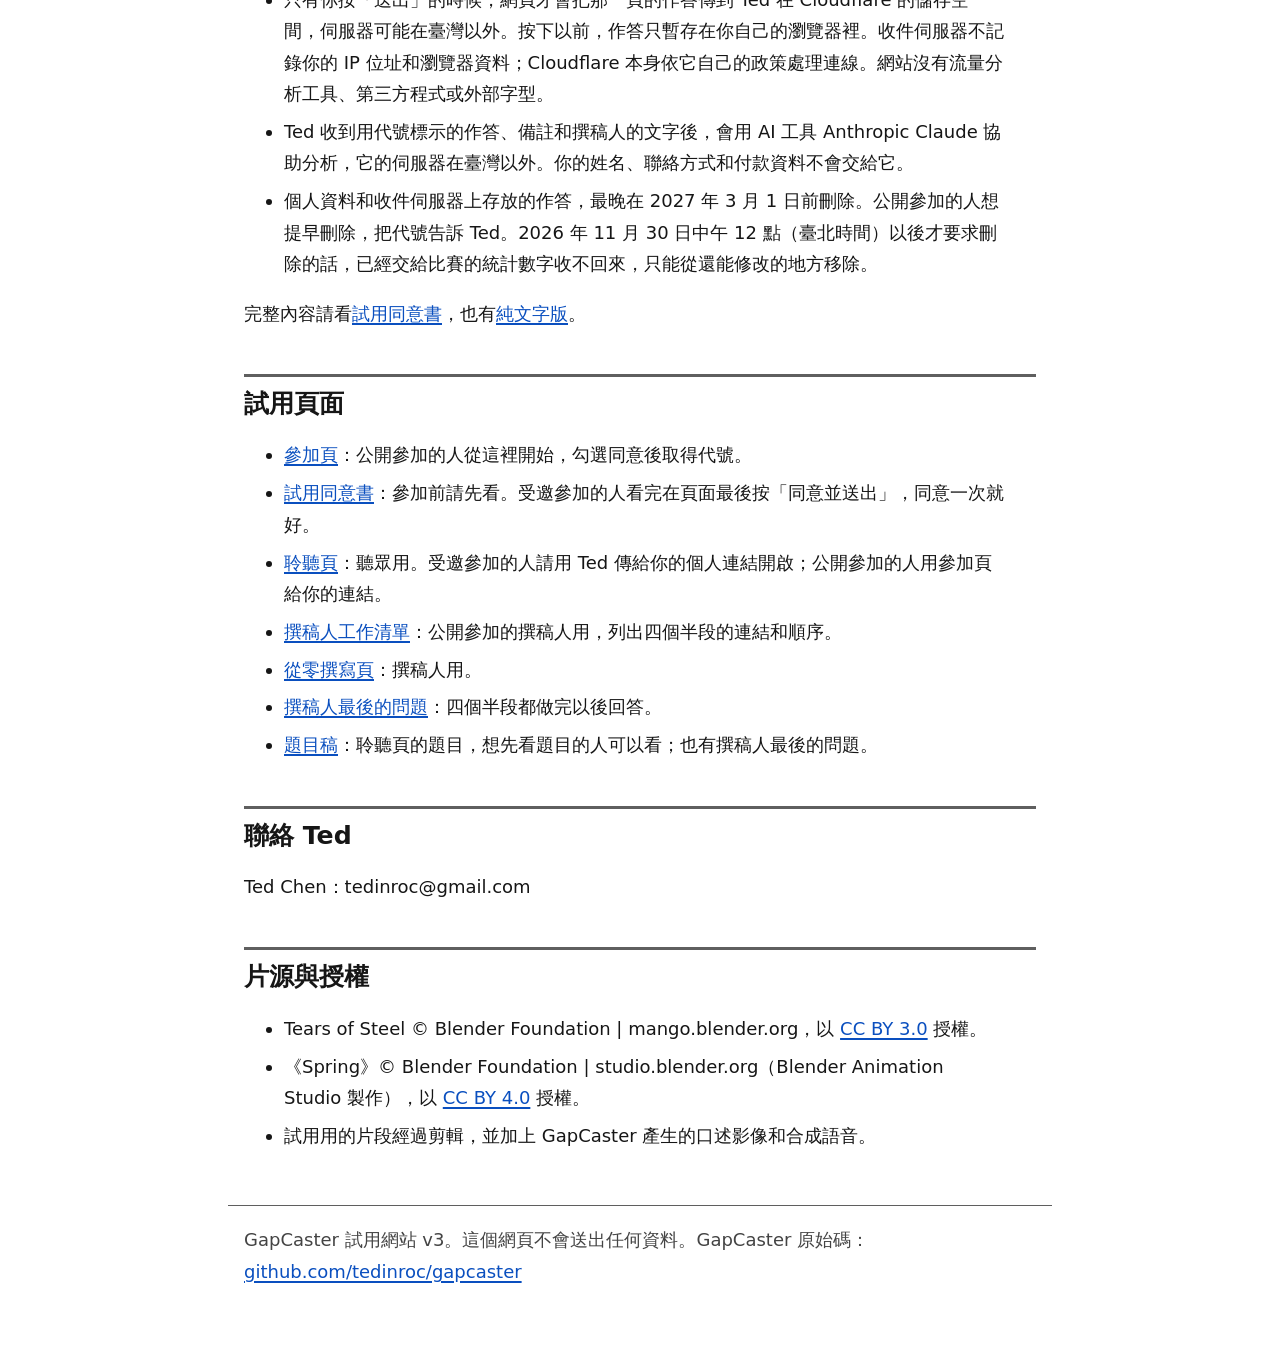
==== commit 39ee1335: "Consent v4: everything online, consent given once Every participant agrees once, on the site: invite" ====
--- a/index.html
+++ b/index.html
@@ -23,9 +23,9 @@
 
 <h2>兩種參加方式</h2>
 <h3>受邀參加（有酬勞）</h3>
-<p>經過合作單位轉介報名的人，由 Ted 給你代號和個人連結，用 email 或 LINE 回覆同意。有酬勞（見下面「酬勞」）。名額：撰稿人 7 位、聽眾 14 位，額滿後列為候補。聽眾可以選擇通話、自己用網頁，或臺北現場（11 月 26 日到 28 日）。</p>
+<p>經過合作單位轉介報名的人，由 Ted 給你代號和個人連結。打開連結看完同意書，在頁面最後按「同意並送出」，同意一次就好，不用 email 或 LINE 回覆。有酬勞（見下面「酬勞」）。名額：撰稿人 7 位、聽眾 14 位，額滿後列為候補。聽眾可以選擇通話、自己用網頁，或臺北現場（11 月 26 日到 28 日）。</p>
 <h3>公開參加（沒有酬勞）</h3>
-<p>任何年滿 18 歲的人，都可以到<a href="join.html">參加頁</a>自己參加：選擇聽眾或撰稿人，勾選同意，網頁就會給你一個代號（聽眾是 OL- 開頭，撰稿人是 OW- 開頭，後面 5 個字）。<strong>公開參加沒有酬勞</strong>，也不問姓名或聯絡方式。請記下代號：想刪除作答時，把代號告訴 Ted。公開參加沒有名額限制，聽眾自己用聆聽頁。</p>
+<p>任何年滿 18 歲的人，都可以到<a href="join.html">參加頁</a>自己參加：選擇聽眾或撰稿人，勾選後按「同意並送出」，網頁就會給你一個代號（聽眾是 OL- 開頭，撰稿人是 OW- 開頭，後面 5 個字）。<strong>公開參加沒有酬勞</strong>，也不問姓名或聯絡方式（只有選項 A-1 選「願意」的撰稿人要另外打本名，只用在授權聲明，不公開）。請記下代號：想刪除作答時，把代號告訴 Ted。公開參加沒有名額限制，聽眾自己用聆聽頁。</p>
 
 <h2>誰可以參加</h2>
 <ul>
@@ -49,8 +49,6 @@
 <p>開始前先回答你的視力狀況。每段片開始前，再回答一題：在這次試用以前，你有沒有聽過這段片的口述影像，或讀過、審閱過它的口述影像稿。然後先聽沒有口述影像的版本，再聽有口述影像的版本（GapCaster 的草稿），回答幾個 1 到 5 分的問題，和一題關於畫面的問題。</p>
 <ul>
 <li><strong>自己用網頁</strong>：<a href="listen.html">聆聽頁</a>是照螢幕閱讀器（例如 VoiceOver、TalkBack、NVDA）的操作方式設計的；用起來有問題的話，請告訴 Ted。做完按「送出作答」。</li>
-<li><strong>通話</strong>（只限受邀參加）：電話或 LINE 通話，Ted 照稿唸題目、幫你填分數。</li>
-<li><strong>臺北現場</strong>（只限受邀參加，11 月 26 日到 28 日）：Ted 帶筆電和耳機，到轉介單位或你方便的公共場所（例如單位的會議室）。</li>
 </ul>
 
 <h2>酬勞（只限受邀參加）</h2>
@@ -62,10 +60,10 @@
 
 <h2>隱私重點</h2>
 <ul>
-<li>不錄音、不錄影，臺北現場也不會拍到你。</li>
-<li>公開參加不問姓名或聯絡方式。請不要在任何作答、備註或撰寫的文字裡寫姓名或聯絡方式。</li>
+<li>全部在網站上自己完成：沒有電話、通話或現場場次，不錄音、不錄影。</li>
+<li>公開參加不問姓名或聯絡方式（只有選項 A-1 選「願意」的撰稿人要另外打本名，只用在授權聲明，不公開）。請不要在任何作答、備註或撰寫的文字裡寫姓名或聯絡方式。</li>
 <li>除了試用的作答，只收這些資料：聽眾自述的視力狀況；撰稿人的撰稿經驗（同意在主辦單位要求時以本名簽署授權文件的撰稿人，還有本名，不公開）；受邀參加者付款和聯絡需要的資料。不收身分證字號。</li>
-<li>公開的只有匿名代號的數值和統計，例如每個代號的分數。不公開姓名或單位。想引用你說的話，會先逐句取得你的書面同意；公開參加的人不會被引用。</li>
+<li>公開的只有匿名代號的數值和統計，例如每個代號的分數。不公開姓名或單位。不引用任何人寫的原話。</li>
 <li>每個代號的視力狀況不單獨公開，只公開各有幾位；不過看得見的人另外統計，從分組看得出哪些代號回答了「看得見」。</li>
 <li>只有你按「送出」的時候，網頁才會把那一頁的作答傳到 Ted 在 Cloudflare 的儲存空間，伺服器可能在臺灣以外。按下以前，作答只暫存在你自己的瀏覽器裡。收件伺服器不記錄你的 IP 位址和瀏覽器資料；Cloudflare 本身依它自己的政策處理連線。網站沒有流量分析工具、第三方程式或外部字型。</li>
 <li>Ted 收到用代號標示的作答、備註和撰稿人的文字後，會用 AI 工具 Anthropic Claude 協助分析，它的伺服器在臺灣以外。你的姓名、聯絡方式和付款資料不會交給它。</li>
@@ -76,12 +74,12 @@
 <h2>試用頁面</h2>
 <ul>
 <li><a href="join.html">參加頁</a>：公開參加的人從這裡開始，勾選同意後取得代號。</li>
-<li><a href="consent.html">試用同意書</a>：參加前請先看。受邀參加的人看完可以在頁面最後產生同意回覆。</li>
+<li><a href="consent.html">試用同意書</a>：參加前請先看。受邀參加的人看完在頁面最後按「同意並送出」，同意一次就好。</li>
 <li><a href="listen.html">聆聽頁</a>：聽眾用。受邀參加的人請用 Ted 傳給你的個人連結開啟；公開參加的人用參加頁給你的連結。</li>
 <li><a href="kit.html">撰稿人工作清單</a>：公開參加的撰稿人用，列出四個半段的連結和順序。</li>
 <li><a href="write.html">從零撰寫頁</a>：撰稿人用。</li>
 <li><a href="final.html">撰稿人最後的問題</a>：四個半段都做完以後回答。</li>
-<li><a href="questions.html">通話題目稿</a>：Ted 通話時唸的題目，和聆聽頁完全一樣；也有撰稿人最後的問題。</li>
+<li><a href="questions.html">題目稿</a>：聆聽頁的題目，想先看題目的人可以看；也有撰稿人最後的問題。</li>
 </ul>
 
 <h2>聯絡 Ted</h2>
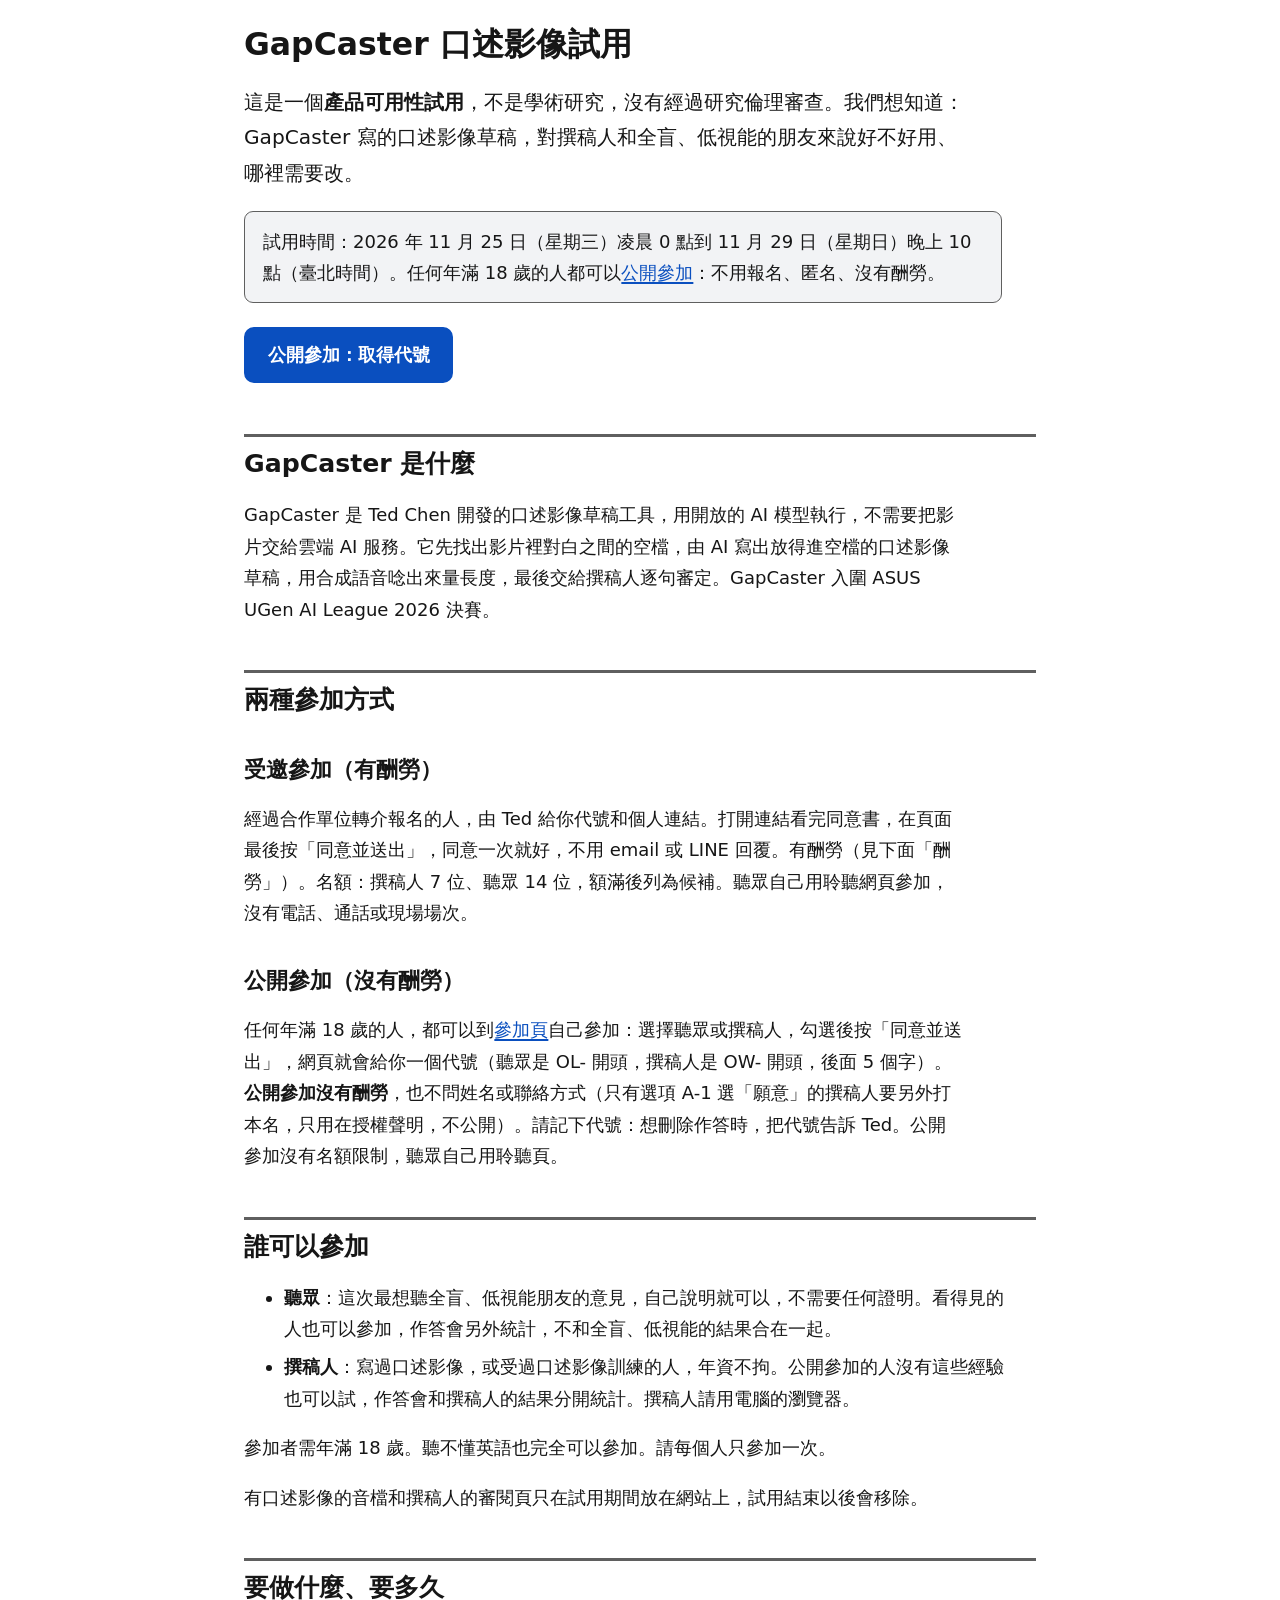
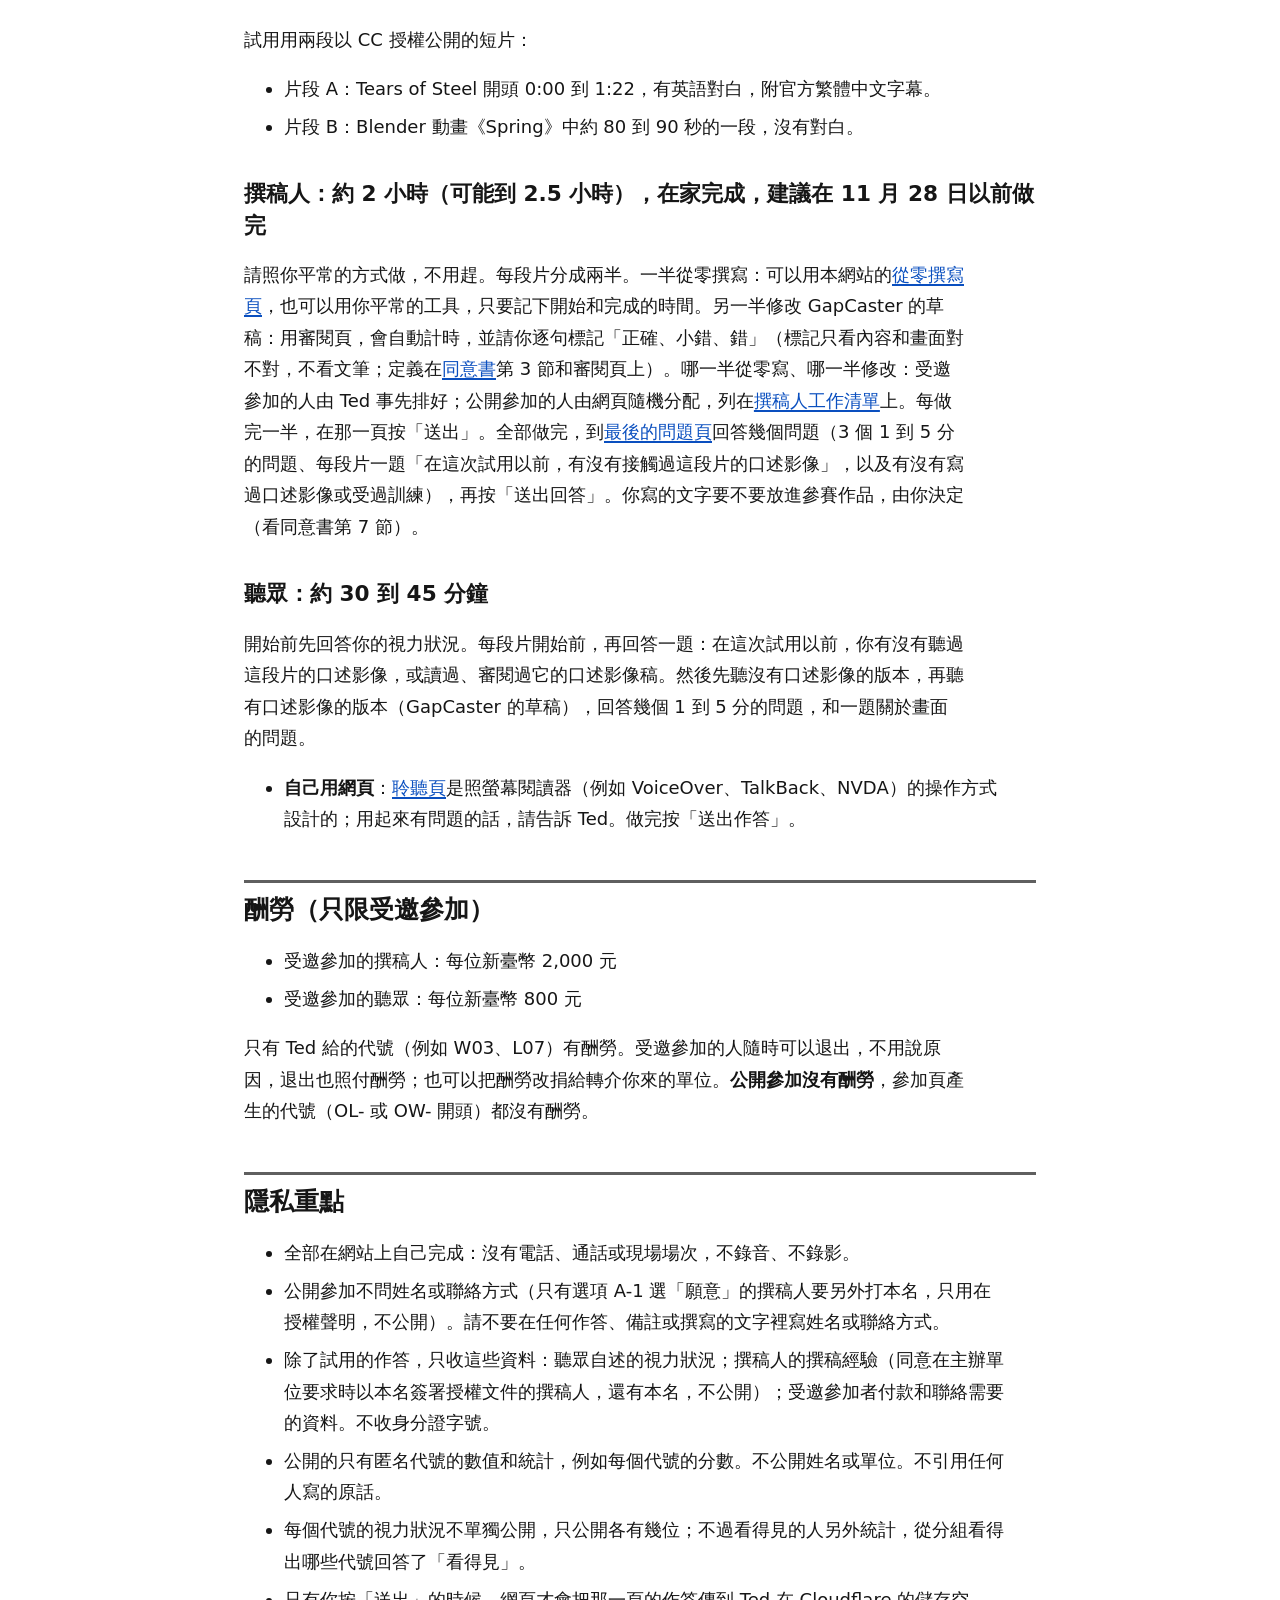
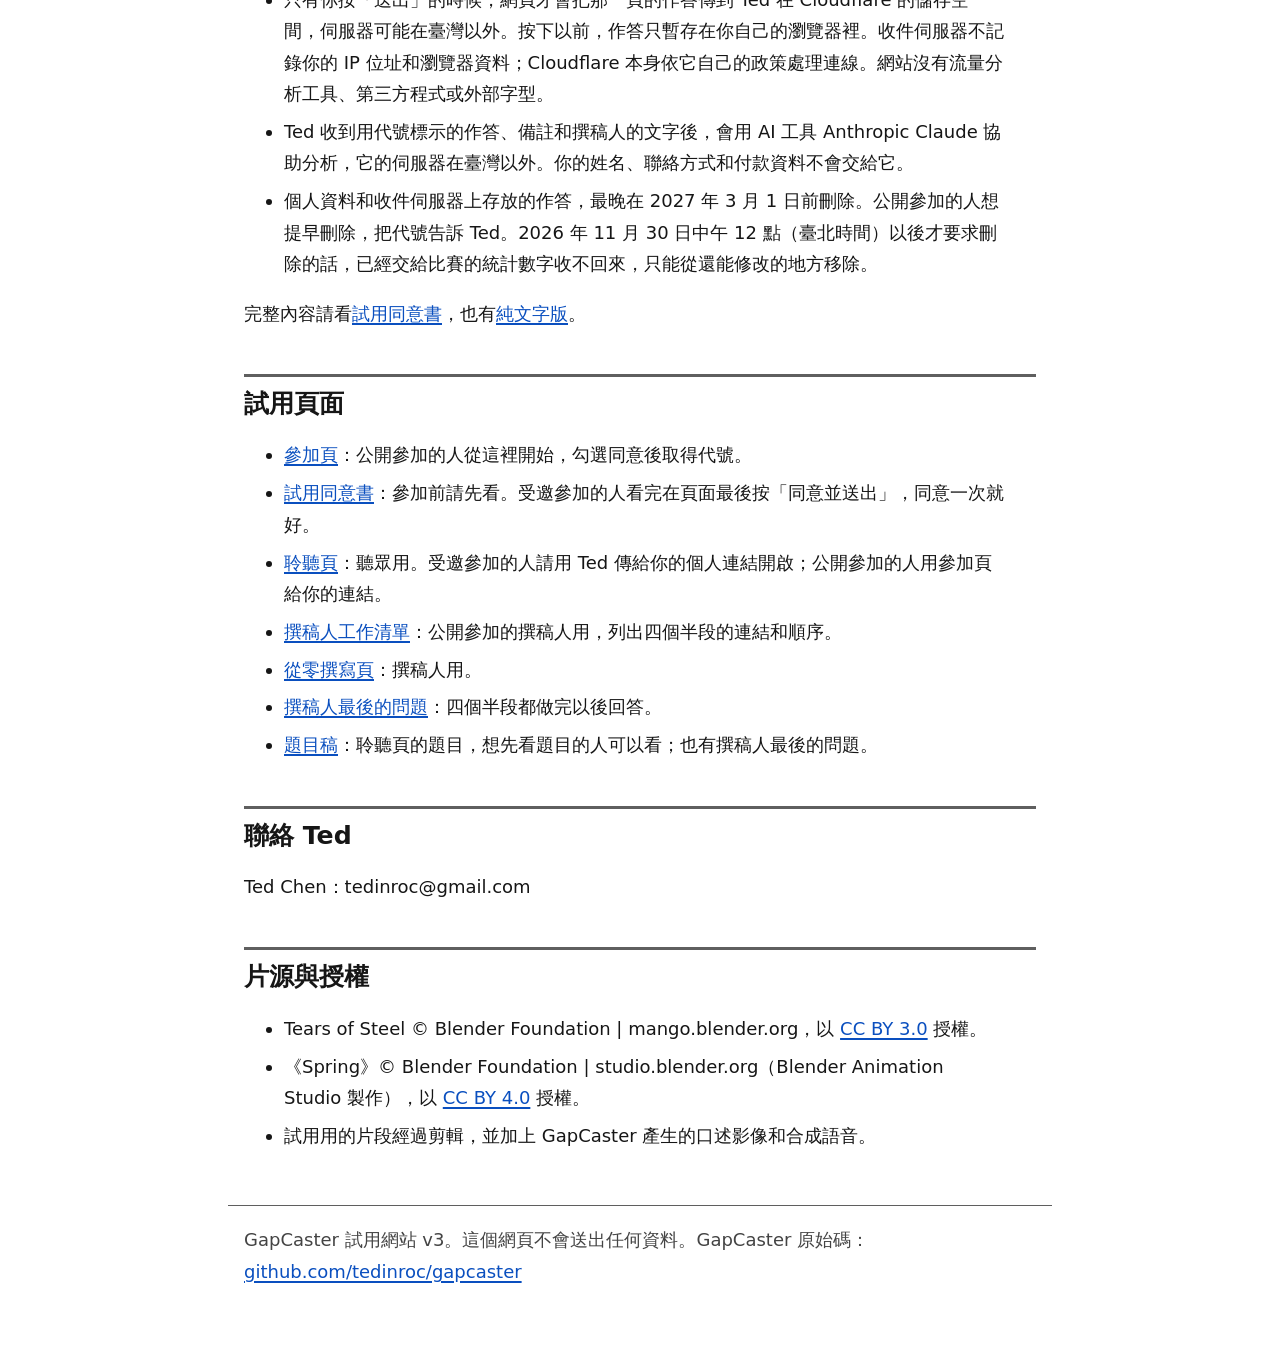
==== commit 9129a8c3: "Home page and README: no calls or in-person sessions (consent v4) The home page still offered invite" ====
--- a/index.html
+++ b/index.html
@@ -23,7 +23,7 @@
 
 <h2>兩種參加方式</h2>
 <h3>受邀參加（有酬勞）</h3>
-<p>經過合作單位轉介報名的人，由 Ted 給你代號和個人連結。打開連結看完同意書，在頁面最後按「同意並送出」，同意一次就好，不用 email 或 LINE 回覆。有酬勞（見下面「酬勞」）。名額：撰稿人 7 位、聽眾 14 位，額滿後列為候補。聽眾可以選擇通話、自己用網頁，或臺北現場（11 月 26 日到 28 日）。</p>
+<p>經過合作單位轉介報名的人，由 Ted 給你代號和個人連結。打開連結看完同意書，在頁面最後按「同意並送出」，同意一次就好，不用 email 或 LINE 回覆。有酬勞（見下面「酬勞」）。名額：撰稿人 7 位、聽眾 14 位，額滿後列為候補。聽眾自己用聆聽網頁參加，沒有電話、通話或現場場次。</p>
 <h3>公開參加（沒有酬勞）</h3>
 <p>任何年滿 18 歲的人，都可以到<a href="join.html">參加頁</a>自己參加：選擇聽眾或撰稿人，勾選後按「同意並送出」，網頁就會給你一個代號（聽眾是 OL- 開頭，撰稿人是 OW- 開頭，後面 5 個字）。<strong>公開參加沒有酬勞</strong>，也不問姓名或聯絡方式（只有選項 A-1 選「願意」的撰稿人要另外打本名，只用在授權聲明，不公開）。請記下代號：想刪除作答時，把代號告訴 Ted。公開參加沒有名額限制，聽眾自己用聆聽頁。</p>
 
